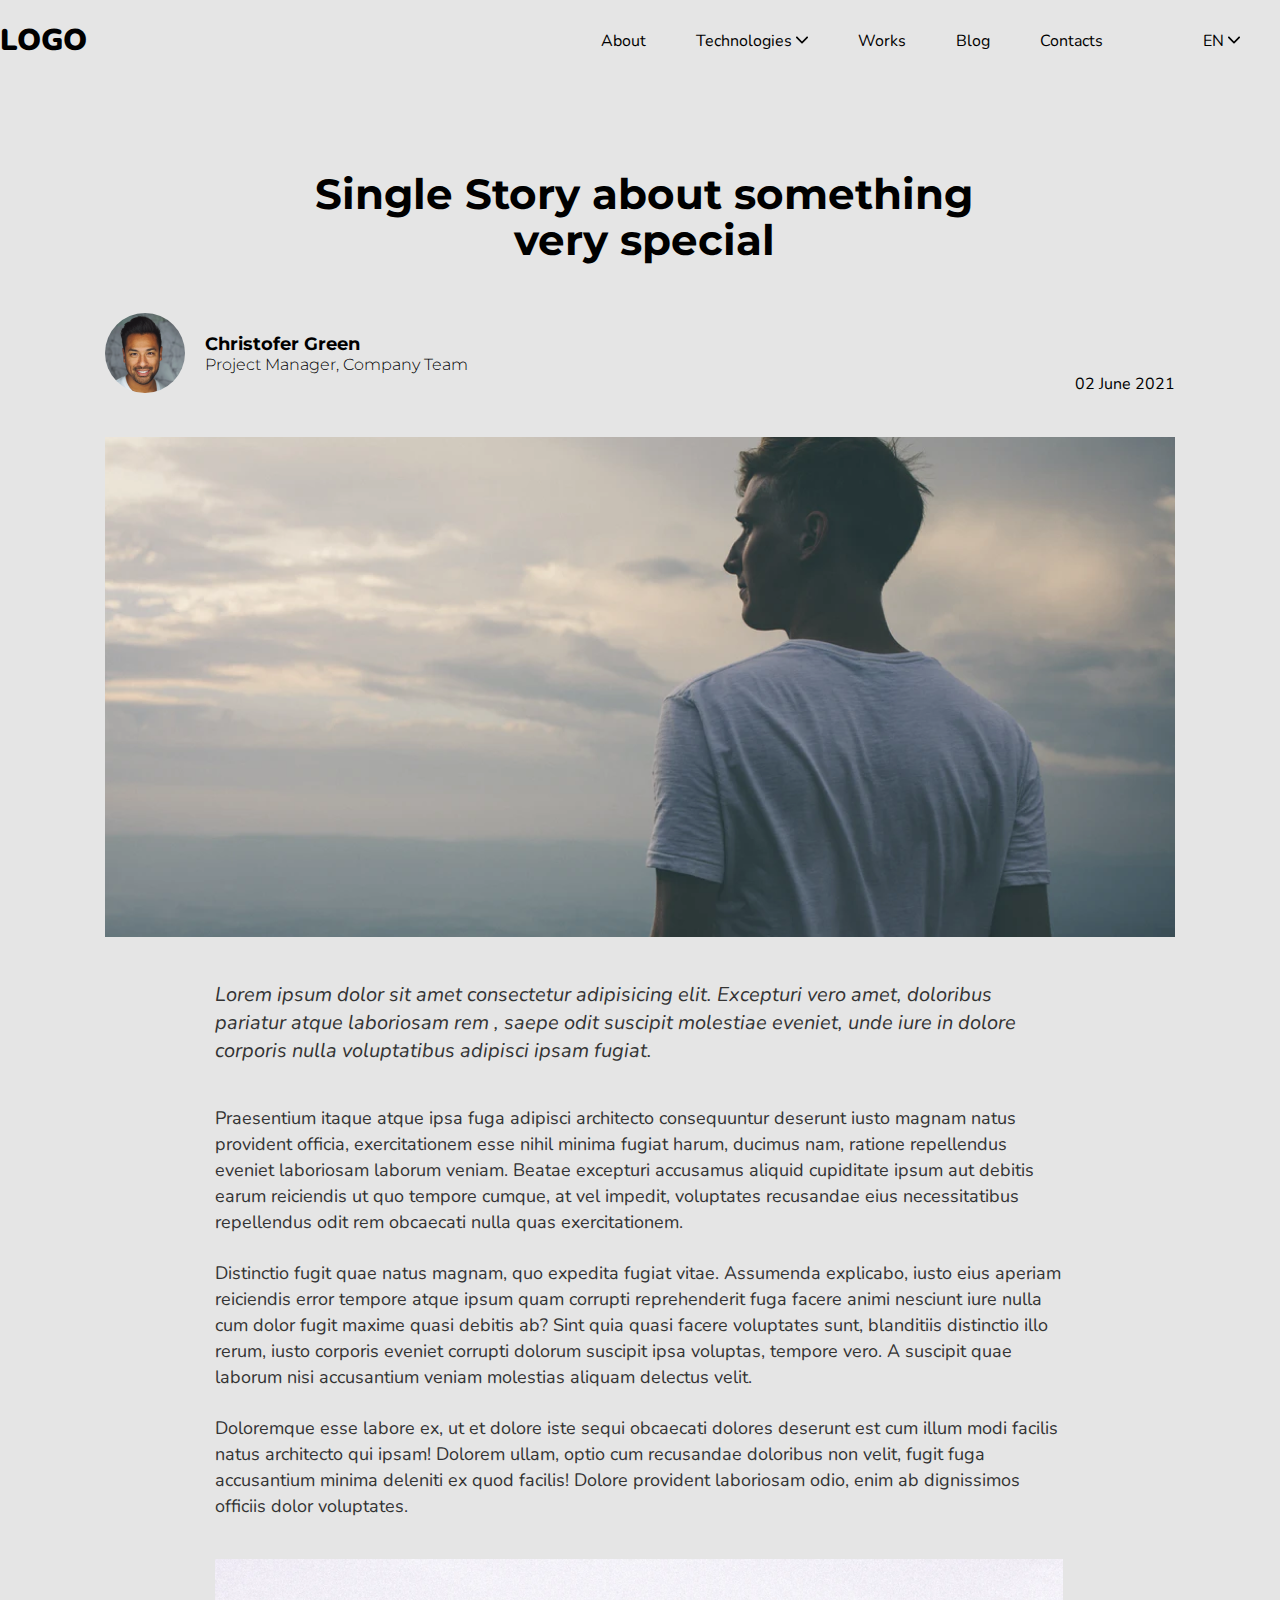
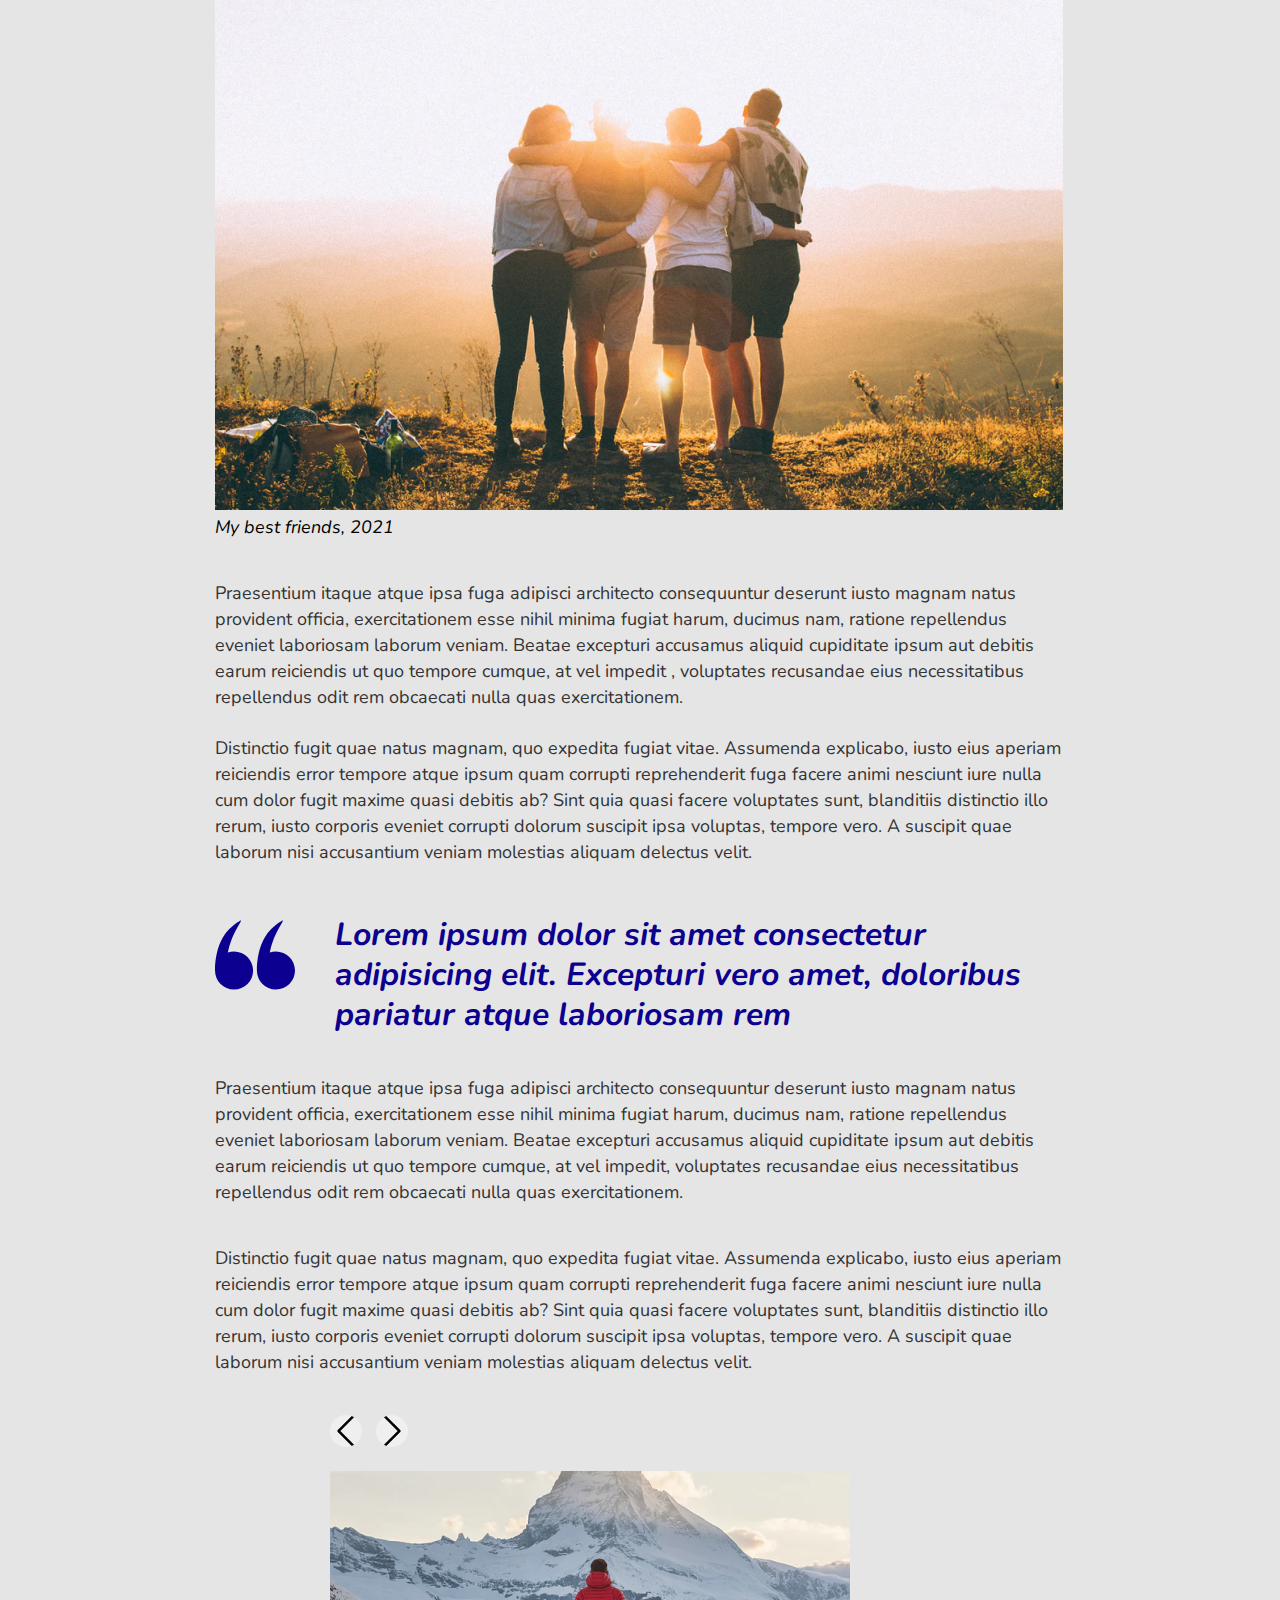
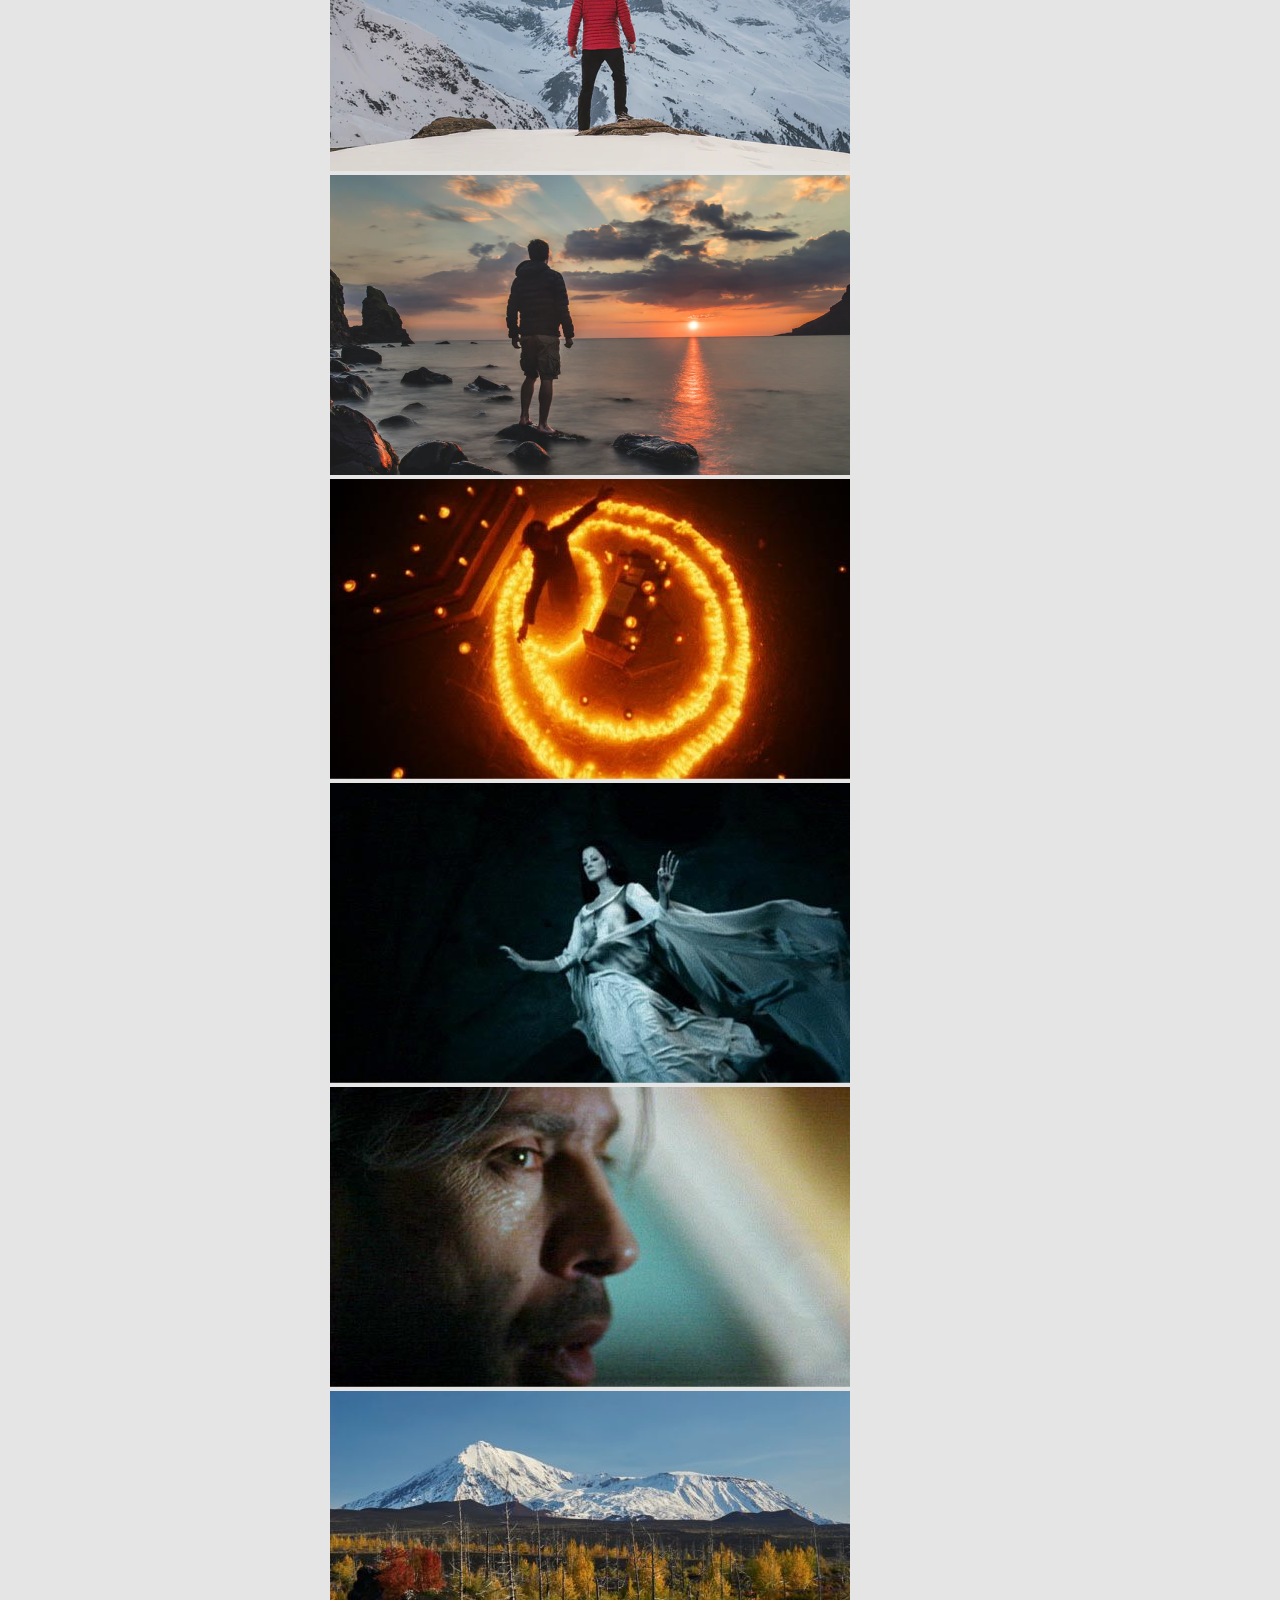
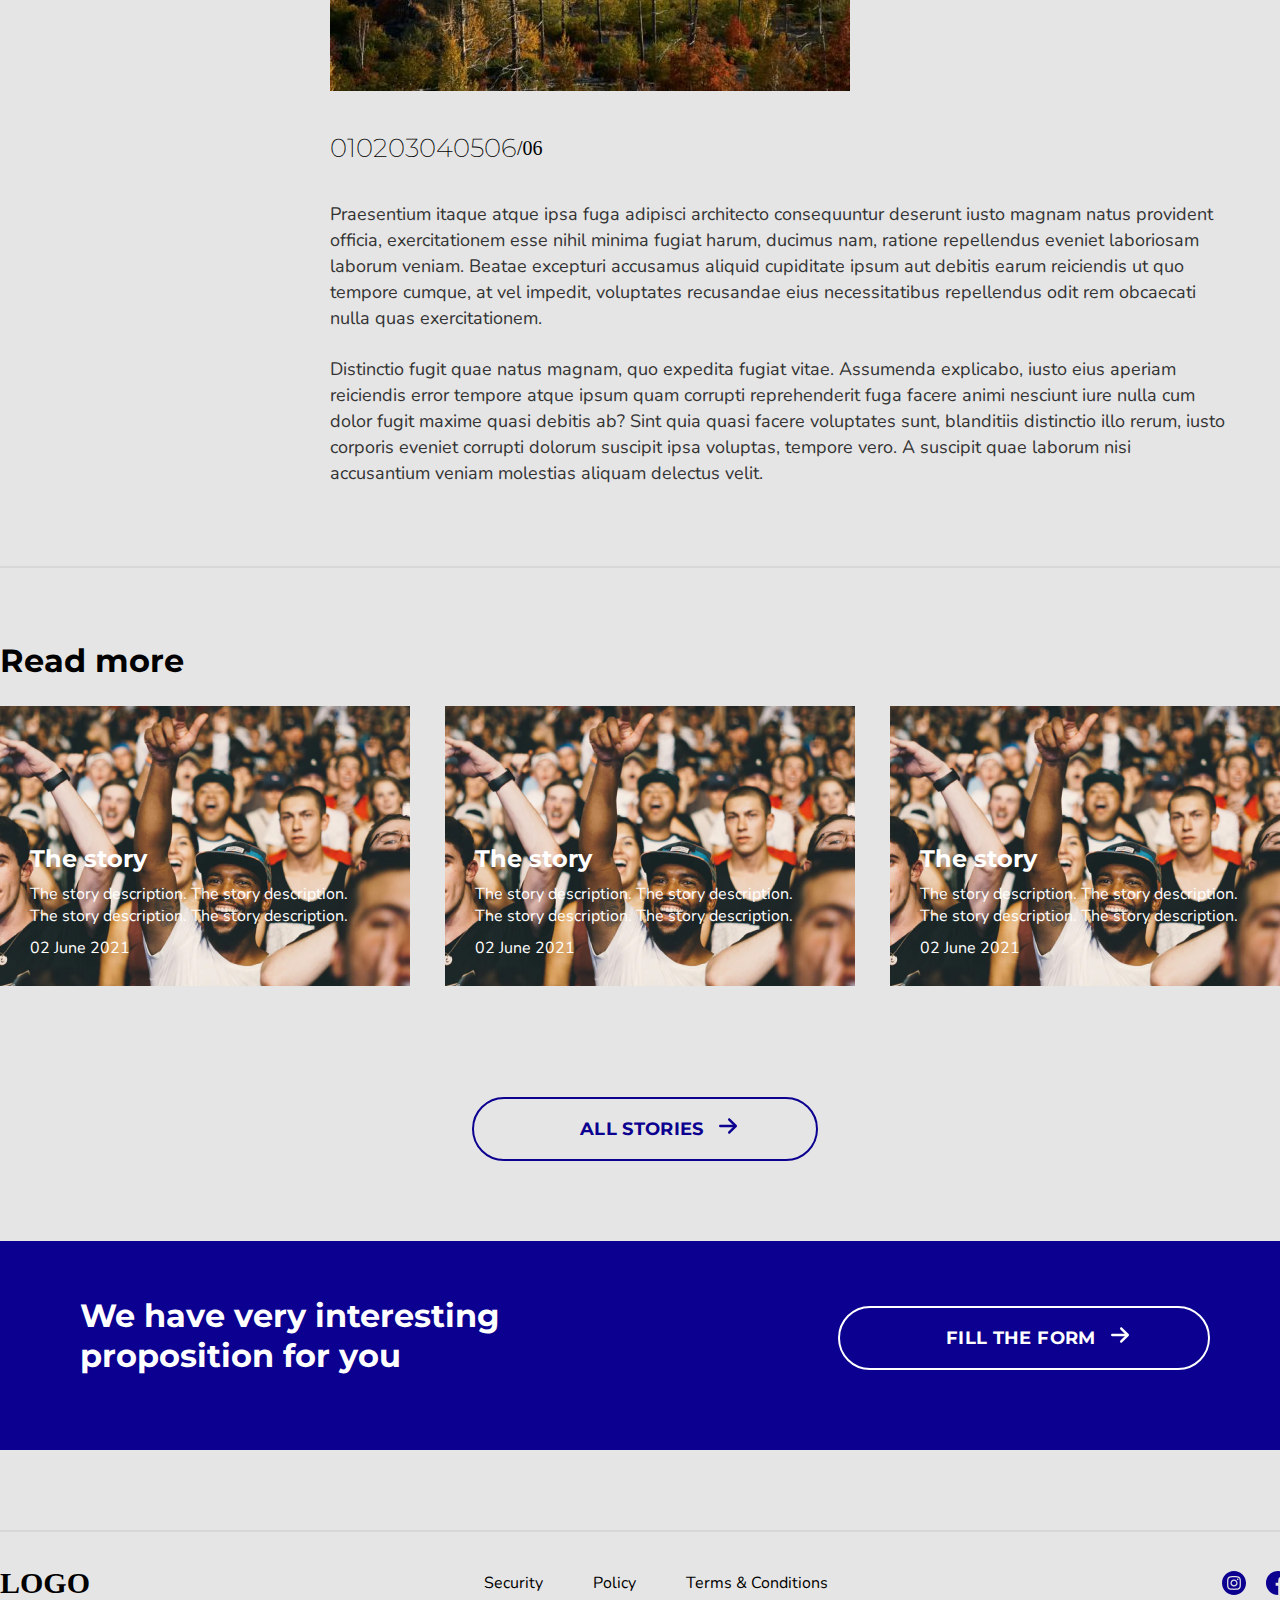
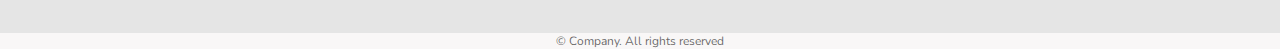
==== index.html @ 8179cea7 "first commit" ====
<!DOCTYPE html>
<html lang="en">
<head>
   <meta charset="UTF-8">
   <meta http-equiv="X-UA-Compatible" content="IE=edge">
   <meta name="viewport" content="width=device-width, initial-scale=1.0">
   <link rel="stylesheet" href="css/style.css">
   <link rel="stylesheet" href="css/header.css">
   <link rel="preconnect" href="https://fonts.googleapis.com">
   <link rel="preconnect" href="https://fonts.gstatic.com" crossorigin>
   <link href="https://fonts.googleapis.com/css2?family=Montserrat:wght@200;300;400;500;600;700;800;900&family=Nunito:wght@400;600;700;800;900&display=swap" rel="stylesheet">
   <title>Blog</title>
</head>
<body>
   <header class="header">
      <div class="container">
         <div class="header__content">
            <div class="header__logo">
               <span>Logo</span>
               <div class="hamburger-menu">
                  <label class="menu__btn" id="menu__btn"  for="menu__toggle">
                    <span></span>
                  </label>
               </div>
            </div> 
            <div class="menu" id="menu-box">
               <ul class="nav">
                  <li><a href="#">About</a></li>
                  <li>
                     <a href="#">Technologies</a>
                     <img src="img/arrow.svg" alt="arrow">
                     <div class="sub-menu-1">
                        <ul>
                           <li><a href="#">Artificial Intelligence</a></li>
                           <li><a href="#">Neural Networks</a></li>
                           <li><a href="#">Arduino Systems</a></li>
                        </ul>
                     </div>
                  </li>
                  <li><a href="#">Works</a></li>
                  <li><a href="#">Blog</a></li>
                  <li><a href="#">Contacts</a></li>
                  <li>
                     <a href="#">en</a>
                     <img src="img/arrow.svg" alt="arrow">
                     <div class="sub-menu-2">
                        <ul>
                           <li>UA</li>
                           <li>RU</li>
                        </ul>
                     </div>
                  </li>
               </ul>
            </div>
         </div>
      </div>
   </header>
   <section class="story">
      <div class="container-blog">
         <div class="story__title">
            <h1>Single Story about something very special</h1>
         </div>
            <div class="story__information">
               <div class="story__author">
                  <div class="story__photo">
                     <img src="img/author.png" alt="Author">
                  </div>
                  <div class="story__info__author">
                     <span>Christofer Green</span>
                     <p>Project Manager, Company Team</p>
                  </div>
               </div>
               <div class="story__publication">
                  <p>02 June 2021</p>
               </div>
            </div>
         <div class="picture">
            <img src="img/picture.png" alt="picture">
         </div>
         <div class="story__content">
            <p class="part1">Lorem ipsum dolor sit amet consectetur adipisicing elit.
               Excepturi vero amet, doloribus pariatur atque laboriosam rem
               , saepe odit suscipit molestiae eveniet, unde iure in
               dolore corporis nulla voluptatibus adipisci ipsam fugiat. </p>
            <p class="part2">Praesentium itaque atque ipsa fuga adipisci
               architecto consequuntur deserunt iusto magnam natus provident
               officia, exercitationem esse nihil minima fugiat harum, ducimus
               nam, ratione repellendus eveniet laboriosam laborum veniam.
               Beatae excepturi accusamus aliquid cupiditate ipsum aut debitis earum
                reiciendis ut quo tempore cumque, at vel impedit, voluptates recusandae eius necessitatibus
               repellendus odit rem obcaecati nulla quas exercitationem. </p>
            <p class="part3">Distinctio fugit quae natus magnam, quo expedita
               fugiat vitae. Assumenda explicabo, iusto eius aperiam reiciendis
               error tempore atque ipsum quam corrupti reprehenderit fuga
               facere animi nesciunt iure nulla cum dolor fugit maxime quasi
               debitis ab? Sint quia quasi facere voluptates sunt, blanditiis
               distinctio illo rerum, iusto corporis eveniet corrupti dolorum
               suscipit ipsa voluptas, tempore vero. A suscipit quae laborum
               nisi accusantium veniam molestias aliquam delectus velit. </p>
            <p class="part4">Doloremque esse labore ex, ut et dolore
               iste sequi obcaecati dolores deserunt est cum illum modi
               facilis natus architecto qui ipsam! Dolorem ullam, optio
               cum recusandae doloribus non velit, fugit fuga accusantium
               minima deleniti ex quod facilis! Dolore provident laboriosam odio,
               enim ab dignissimos officiis dolor voluptates.</p>
            <img src="img/picture(2).png" alt="Picture">
            <p class="writing">My best friends, 2021</p>
            <p class="part5">Praesentium itaque atque ipsa fuga adipisci
               architecto consequuntur deserunt iusto magnam natus provident
               officia, exercitationem esse nihil minima fugiat harum, ducimus
               nam, ratione repellendus eveniet laboriosam laborum veniam.
               Beatae excepturi accusamus aliquid cupiditate ipsum aut debitis
               earum reiciendis ut quo tempore cumque, at vel impedit
               , voluptates recusandae eius necessitatibus
               repellendus odit rem obcaecati nulla quas exercitationem.</p>
            <p class="part6">
               Distinctio fugit quae natus magnam, quo expedita fugiat vitae.
               Assumenda explicabo, iusto eius aperiam reiciendis error tempore
               atque ipsum quam corrupti reprehenderit fuga facere animi nesciunt
               iure nulla cum dolor fugit maxime quasi debitis ab? Sint quia quasi
               facere voluptates sunt, blanditiis distinctio illo rerum, iusto 
               corporis eveniet corrupti dolorum suscipit ipsa voluptas, tempore 
               vero. A suscipit quae laborum
               nisi accusantium veniam molestias aliquam delectus velit.</p>
            <div class="new-story__title">
            <img src="img/signs.svg" alt="signs">
            <h2>Lorem ipsum dolor sit amet consectetur adipisicing elit.
                Excepturi vero amet, doloribus pariatur atque laboriosam rem</h2>
            </div>
            <p class="part7">
               Praesentium itaque atque ipsa fuga adipisci architecto
               consequuntur deserunt iusto magnam natus provident officia,
               exercitationem esse nihil minima fugiat harum, ducimus nam,
               ratione repellendus eveniet laboriosam laborum veniam. Beatae
               excepturi accusamus aliquid cupiditate ipsum aut debitis earum
               reiciendis ut quo tempore cumque, at vel impedit, voluptates
               recusandae eius necessitatibus
               repellendus odit rem obcaecati nulla quas exercitationem.
            </p>
            <p class="part8">
               Distinctio fugit quae natus magnam, quo expedita fugiat
               vitae. Assumenda explicabo, iusto eius aperiam reiciendis
               error tempore atque ipsum quam corrupti reprehenderit fuga
               facere animi nesciunt iure nulla cum dolor fugit maxime quasi
               debitis ab? Sint quia quasi facere voluptates sunt, blanditiis
               distinctio illo rerum, iusto corporis eveniet corrupti dolorum
               suscipit ipsa voluptas, tempore vero. A suscipit quae laborum nisi
               accusantium veniam molestias aliquam delectus velit. 
            </p>
         </div>
      </div>
   </section>
   <section class="slider">
         <div class="slider-content">
            <div class="nav-slider">
            <img class="previous" onclick="previousSlide()" src="img/arrrow-left.svg"></img>
            <img class="next" onclick="nextSlide()" src="img/arrrow-left.svg"></img>
         </div>
         <div class="slider-carousel">
            <img src="img/slider-img1.png" class="slide" alt="mountains">
            <img src="img/slider-img2.png" class="slide" alt="ocean">
            <img src="img/slider-img3.jpg" class="slide" alt="fire">
            <img src="img/slider-img4.jpg" class="slide" alt="angel">
            <img src="img/slider-img5.jpg" class="slide" alt="man">
            <img src="img/slider-img6.jpg" class="slide" alt="forest">
         </div>
         </div>
         <div class="slider-numeric">
            <span class="slider-numeric__item active" onclick="currentSlide(1)">01</span>
            <span class="slider-numeric__item active" onclick="currentSlide(2)">02</span>
            <span class="slider-numeric__item active" onclick="currentSlide(3)">03</span>
            <span class="slider-numeric__item active" onclick="currentSlide(4)">04</span>
            <span class="slider-numeric__item active" onclick="currentSlide(5)">05</span>
            <span class="slider-numeric__item active" onclick="currentSlide(6)">06</span>
            <p class="count-slider">/06</p>
         </div>
         <p class="part9">Praesentium itaque atque ipsa fuga adipisci
         architecto consequuntur deserunt iusto magnam natus provident
         officia, exercitationem esse nihil minima fugiat harum, ducimus
         nam, ratione repellendus eveniet laboriosam laborum veniam. Beatae
         excepturi accusamus aliquid cupiditate ipsum aut debitis earum
         reiciendis ut quo tempore cumque, at vel impedit, voluptates 
         recusandae eius necessitatibus
         repellendus odit rem obcaecati nulla quas exercitationem. </p>
         <p class="part10">Distinctio fugit quae natus magnam,
         quo expedita fugiat vitae. Assumenda explicabo, iusto
         eius aperiam reiciendis error tempore atque ipsum quam
         corrupti reprehenderit fuga facere animi nesciunt iure
         nulla cum dolor fugit maxime quasi debitis ab? Sint quia
         quasi facere voluptates sunt, blanditiis distinctio illo
         rerum, iusto corporis eveniet corrupti dolorum suscipit
         ipsa voluptas, tempore vero. A suscipit quae laborum nisi
         accusantium veniam molestias aliquam delectus velit. </p>
         
   </section>
   <section class="gallery">
      <div class="container">
         <div class="line"></div>
         <span class="more">Read more</span>
         <div class="gallery__content">
            <div class="gallery__content__item">
               <img src="img/image-gallery.png" alt="picture-gallery">
               <div class="gallery__content__item-text">
                  <span>The story</span>
                  <p class="description">The story description. The story description.
                     The story description. The story description.
                  </p>
                  <p class="date">02 June 2021</p>
               </div>
            </div>
            <div class="gallery__content__item">
               <img src="img/image-gallery.png" alt="picture-gallery">
               <div class="gallery__content__item-text">
                  <span>The story</span>
                  <p class="description">The story description. The story description.
                     The story description. The story description.
                  </p>
                  <p class="date">02 June 2021</p>
               </div>
            </div>
            <div class="gallery__content__item">
               <img src="img/image-gallery.png" alt="picture-gallery">
               <div class="gallery__content__item-text">
                  <span>The story</span>
                  <p class="description">The story description. The story description.
                     The story description. The story description.
                  </p>
                  <p class="date">02 June 2021</p>
               </div>
            </div>
         </div>
         <div class="gallery-btn">
            <a href="blog.html" type="button" class="btn">All stories
               <img src="img/arrow-right.svg" alt="arrow">
            </a>           
         </div>
         <div class="proposition">
            <div class="prop-text">
               <h3>We have very interesting 
               proposition for you</h3>
            </div>
            <div class="gallery-btn">
               <a href="#popup"  id="shopping-popup" type="button" class="btn">FILL THE FORM
                  <img src="img/arrow-right(white).svg" alt="arrow">
               </a>
            </div>
         </div>
      </div>
      <div id="popup" class="popup">
         <div class="popup__body" id="popup__body">
            <div class="popup__content">
               <a href="" class="popup__close" id="popup__close">
                  <img src="img/cancel.svg" alt="Close">
               </a>
               <div class="popup__form">
                  <span>Let’s get in touch</span>
                  <p>Praesentium itaque atque ipsa fuga adipisci architecto 
                     consequuntur deserunt iusto magnam </p>
                  <div class="container-form">
                     <input type="text" placeholder="Your name" class="form__name">
                     <label class="form__item">Your name</label>
                  </div>
                  <div class="container-form">
                     <input type="text" placeholder="Your email" class="form__email">
                     <label class="form__item">Your email</label>
                  </div>
                  <div class="container-form">
                     <textarea class="form__comment" cols="30" rows="10" placeholder="Your comment"></textarea>
                     <label class="form__item">Your comment</label>
                  </div>
                  <div class="popup__polite">
                     <input type="checkbox" hidden="hidden" id="username">
                     <label class="switch" for="username"></label>
                     <span>I agree with <u class="rules">term conditions.</u></span>           
                  </div>
                  <a href="#" type="button" class="btn">SEND</a>
               </div>            
            </div>
         </div>
      </div>
   </section>
   <footer class="footer">
      <div class="container">
         <div class="line"></div>
         <div class="footer-content">
            <div class="header__logo">
               <span>Logo</span>
            </div>
            <div class="footer-item">
               <ul class="footer-item__list">
                  <li>Security</li>
                  <li>Policy</li>
                  <li>Terms & Conditions</li>
               </ul>
            </div>
            <div class="social-network">
               <img src="img/instagram.svg" alt="instagram" target="blank">
               <img src="img/facebook.svg" alt="facebook" target="blank">
            </div>                   
         </div>
      </div>
      <div class="license">
         <span>© Company. All rights reserved</span>
      </div>
   </footer>
   <script src="scriptF/slider.js"></script>
   <script src="script/modal.js"></script>
</body>
</html>
---- css/style.css ----
* {
  margin: 0;
  padding: 0;
}
body {
  background-color: #e5e5e5;
}
.container {
  width: 1290px;
  margin: 0 auto;
}
.container-blog {
  width: 1070px;
  margin: 0 auto;
}
.header {
  font-family: "Nunito", sans-serif;
}
.header__content {
  padding-top: 20px;
  display: flex;
  justify-content: space-between;
}
.header__logo {
  text-transform: uppercase;
  font-style: normal;
  font-weight: 900;
  font-size: 30px;
  line-height: 41px;
  color: #000000;
}
.nav {
  padding-top: 10px;
  display: flex;
}
.nav li {
  text-decoration: none;
  list-style-type: none;
  margin-right: 50px;
}
.nav li a {
  text-decoration: none;
  color: #000000;
  font-style: normal;
  font-weight: normal;
  font-size: 16px;
  line-height: 22px;
}
.nav li a:hover,
.nav li img:hover {
  color: #0b008f;
}
.nav li:last-child {
  text-transform: uppercase;
  margin-left: 50px;
}
/*Випадаючі списки*/
.sub-menu-1,
.sub-menu-2 {
  transition: 1s;
  display: none;
}
.sub-menu-1 ul li a,
.sub-menu-2 ul li a {
  font-family: "Nunito", sans-serif;
  font-style: normal;
  font-weight: normal;
  font-size: 14px;
  line-height: 19px;
  color: #000000;
}
.menu .nav li:hover .sub-menu-1 {
  display: block;
  position: absolute;
  margin-top: 10px;
  background: #ffffff;
  box-shadow: 0px 4px 20px rgba(196, 196, 196, 0.6);
  border-radius: 8px;
  transition: 1s;
}
.menu .nav li:hover .sub-menu-1 ul {
  display: block;
  transition: 1s;
  padding: 20px;
}
.menu .nav li:hover .sub-menu-1 ul li {
  padding-top: 10px;
  background-color: transparent;
  border-radius: 0;
  text-align: left;
  margin-left: 0px;
}

.menu .nav li:hover .sub-menu-2 {
  display: block;
  position: absolute;
  margin-top: 10px;
  background: #ffffff;
  box-shadow: 0px 4px 20px rgba(196, 196, 196, 0.6);
  border-radius: 8px;
}
.menu .nav li:hover .sub-menu-2 ul {
  display: block;
  margin: 10px;
}
.menu .nav li:hover .sub-menu-2 ul li {
  width: 10px;
  padding: 10px;
  background-color: transparent;
  border-radius: 0;
  margin-left: 0px;
}
.menu .nav li:hover .sub-menu-2 ul li a {
  text-align: center;
}

.hamburger-menu {
  display: none;
}
/* стилизуем кнопку */
.menu__btn {
  display: flex; /* используем flex для центрирования содержимого */
  align-items: center; /* центрируем содержимое кнопки */
  position: relative;
  width: 26px;
  height: 26px;
  cursor: pointer;
  z-index: 1;
}
/* добавляем "гамбургер" */
.menu__btn > span,
.menu__btn > span::before,
.menu__btn > span::after {
  display: block;
  position: absolute;
  width: 100%;
  height: 2px;
  background-color: #000000;
}
.menu__btn > span::before {
  content: "";
  top: -8px;
}
.menu__btn > span::after {
  content: "";
  top: 8px;
}
.menu__box {
  display: none;
  visibility: hidden;
  top: 0;
  left: -100%;
  width: 300px;
  height: 100%;
  margin: 0;
  padding: 80px 0;
  list-style: none;
  text-align: center;
  background-color: #eceff1;
  box-shadow: 1px 0px 6px rgba(0, 0, 0, 0.2);
}
.story {
  padding-top: 110px;
}
.story__title {
  max-width: 658px;
  margin-left: 210px;
  padding-bottom: 50px;
}
h1 {
  font-family: "Montserrat", sans-serif;
  font-style: normal;
  font-weight: bold;
  font-size: 42px;
  line-height: 46px;
  text-align: center;
  color: #000000;
}
.story__author {
  display: flex;
}
.story__information {
  display: flex;
  justify-content: space-between;
  padding-bottom: 40px;
}
.story__photo img {
  border-radius: 50%;
}
.picture img:hover {
  transition: filter 1s linear;
  filter: brightness(2) grayscale(1) opacity(0.7);
}
.story__info__author {
  padding-left: 20px;
  padding-top: 20px;
}
.story__info__author span {
  font-family: "Montserrat", sans-serif;
  font-style: normal;
  font-weight: bold;
  font-size: 18px;
  line-height: 22px;
  color: #000000;
}
.story__info__author p {
  font-family: "Montserrat", sans-serif;
  font-style: normal;
  font-weight: 300;
  font-size: 16px;
  line-height: 20px;
  color: #000000;
}
.story__publication {
  padding-top: 60px;
}
.story__publication p {
  font-family: "Nunito", sans-serif;
  font-style: normal;
  font-weight: normal;
  font-size: 16px;
  line-height: 22px;
  color: #000000;
}
.story__content {
  padding: 40px 110px;
}
.story__content .part2,
.part3,
.part4,
.part5,
.part6,
.part7,
.part8,
.part9,
.part10 {
  font-family: "Nunito", sans-serif;
  font-style: normal;
  font-weight: normal;
  font-size: 18px;
  line-height: 26px;
  color: #333333;
}
.part1 {
  font-family: "Nunito", sans-serif;
  font-style: italic;
  font-weight: normal;
  font-size: 20px;
  line-height: 28px;
  color: #333333;
  padding-bottom: 40px;
}
.part2,
.part3,
.part5,
.part9 {
  padding-bottom: 25px;
}
.part4,
.part7 {
  padding-bottom: 40px;
}
.story__content img:hover {
  transition: filter 0.5s linear;
  filter: brightness(1) grayscale(2) opacity(0.5);
}
.part6 {
  padding-bottom: 10px;
}
.part9 {
  padding-top: 40px;
}
.part9,
.part10 {
  max-width: 900px;
}
.writing {
  font-family: "Nunito", sans-serif;
  font-style: italic;
  font-weight: normal;
  font-size: 18px;
  line-height: 26px;
  color: #000000;
  padding-bottom: 40px;
}
.new-story__title {
  display: flex;
  justify-content: space-between;
  padding-bottom: 40px;
}
.new-story__title h2 {
  max-width: 730px;
  font-family: "Nunito", sans-serif;
  font-style: italic;
  font-weight: bold;
  font-size: 32px;
  line-height: 40px;
  color: #0b008f;
  padding-top: 40px;
}
.slider {
  margin-left: 330px;
}
.previous,
.next {
  width: 32px;
  height: 32px;
  border-radius: 50%;
  background: #efefef;
}
.previous:hover,
.next:hover {
  text-shadow: 0px 5px black;
}
.next {
  margin-left: 10px;
  transform: rotate(180deg);
}

.nav-slider {
  margin-bottom: 20px;
}
.slider-numeric {
  display: flex;
  align-items: center;
  padding-top: 20px;
}
.slider-carousel .slide {
  animation-name: fade;
  animation-duration: 1s;
}
@keyframes fade {
  from {
    opacity: 0.4;
  }
  to {
    opacity: 1;
  }
}
.slider-numeric span {
  display: none;
}
.slider-numeric .active {
  display: block;
  font-family: "Montserrat", sans-serif;
  font-style: normal;
  font-weight: 200;
  font-size: 26px;
  line-height: 26px;
  color: #000000;
  padding-top: 20px;
}
.slider-numeric .count-slider {
  font-size: 20px;
  padding-top: 20px;
  line-height: 20px;
  color: #000000;
}
.gallery {
  padding-top: 80px;
}
.line {
  border: 1px solid #d7d7d7;
  background-color: #d7d7d7;
  margin-bottom: 80px;
}
.gallery .more {
  font-family: "Montserrat", sans-serif;
  font-style: normal;
  font-weight: bold;
  font-size: 32px;
  line-height: 26px;
  color: #000000;
}
.gallery__content {
  display: flex;
  justify-content: space-between;
  padding-top: 30px;
}
.gallery__content__item span {
  font-family: "Montserrat", sans-serif;
  font-style: normal;
  font-weight: bold;
  font-size: 24px;
  line-height: 29px;
  color: #ffffff;
}
.gallery__content__item span,
p {
  position: relative;
}
.gallery__content__item img {
  position: absolute;
  transition: 1s;
}
.gallery__content__item img:hover {
  transform: scale(1.2);
}
.description {
  padding-top: 10px;
  max-width: 340px;
  font-family: "Nunito", sans-serif;
  font-style: normal;
  font-weight: normal;
  font-size: 16px;
  line-height: 22px;
  color: #ffffff;
}
.date {
  font-family: "Nunito", sans-serif;
  font-style: normal;
  font-weight: normal;
  font-size: 16px;
  line-height: 22px;
  color: #ffffff;
  padding-top: 10px;
}
.gallery__content__item-text {
  padding: 138px 30px;
}
.gallery-btn {
  display: flex;
  justify-content: center;
  margin-bottom: 80px;
}
.btn {
  border: 2px solid #0b008f;
  box-sizing: border-box;
  border-radius: 32px;
  padding: 17px 79px 17px 106px;
  text-decoration: none;
  font-family: "Montserrat", sans-serif;
  font-style: normal;
  font-weight: bold;
  font-size: 18px;
  line-height: 26px;
  letter-spacing: 0.02em;
  color: #0b008f;
  text-transform: uppercase;
  transition: 1s;
}
.btn img {
  top: 5px;
  padding-left: 10px;
}
.btn:hover img {
  content: url(../img/arrow-right\(white\).svg);
}
.btn:hover {
  border: 2px solid white;
  background-color: #0b008f;
  color: white;
}
/*popup*/
.popup {
  display: none;
  position: fixed;
  width: 100%;
  height: 100%;
  background-color: #282828;
  top: 0;
  left: 0;
  overflow: auto;
  transition: all 0.8s ease 0s;
}
.popup__body {
  margin-top: 160px;
  display: flex;
  align-items: center;
  justify-content: center;
  margin-bottom: 100px;
}
.popup__content {
  background-color: #ffffff;
  color: #000;
  width: 800px;
  padding: 30px;
  position: relative;
}
.popup__close {
  display: flex;
  justify-content: flex-end;
}
.popup__form {
  width: 440px;
  margin-left: 200px;
  margin-bottom: 60px;
}
.popup__form span {
  display: flex;
  justify-content: center;
  padding-top: 6px;
  font-family: "Montserrat", sans-serif;
  font-style: normal;
  font-weight: bold;
  font-size: 36px;
  line-height: 44px;
  color: #000000;
}
.popup__form p {
  margin-top: 20px;
  display: flex;
  justify-content: center;
  width: 440px;
  font-family: "Nunito", sans-serif;
  font-style: normal;
  font-weight: normal;
  font-size: 16px;
  line-height: 26px;
  text-align: center;
  color: #333333;
}
.form__name,
.form__email {
  padding: 17px 30px;
  width: 440px;
  height: 60px;
  border: 1px solid #777777;
  box-sizing: border-box;
  border-radius: 8px;
  font-family: "Nunito", sans-serif;
  font-style: normal;
  font-weight: normal;
  font-size: 16px;
  line-height: 26px;
  color: #737373;
}
.form__name,
.form__comment,
.form__email {
  margin-top: 40px;
}
.form__comment {
  padding: 17px 30px;
  width: 440px;
  height: 120px;
  border: 1px solid #777777;
  box-sizing: border-box;
  border-radius: 8px;
  font-family: "Nunito", sans-serif;
  font-style: normal;
  font-weight: normal;
  font-size: 16px;
  line-height: 26px;
  color: #737373;
}
.container-form {
  position: relative;
}
.form__name:not(:placeholder-shown) + .form__item {
  background: #fff;
  transform: translate(0, -50%);
  opacity: 1;
}
.form__email:not(:placeholder-shown) + .form__item {
  background: #fff;
  transform: translate(0, -50%);
  opacity: 1;
}
.form__comment:not(:placeholder-shown) + .form__item {
  background: #fff;
  transform: translate(0, -50%);
  opacity: 1;
}
.form__item {
  left: 15px;
  position: absolute;
  top: 40px;
  font-family: "Nunito", sans-serif;
  font-style: normal;
  font-weight: normal;
  font-size: 8px;
  line-height: 12px;
  color: #0b008f;
  opacity: 0;
  transition: all 200ms;
}

.popup__polite {
  display: flex;
  align-items: center;
  padding-top: 30px;
  padding-bottom: 50px;
}
.popup__polite span {
  font-family: "Nunito";
  font-style: normal;
  font-weight: normal;
  font-size: 14px;
  line-height: 26px;
  color: #000000;
  padding-top: 5px;
  padding-left: 10px;
}
.rules {
  padding-left: 5px;
  color: #0b008f;
}
.switch {
  display: inline-block;
  position: relative;
  width: 50px;
  height: 25px;
  border-radius: 20px;
  background: #dfd9ea;
  transition: background 0.28s cubic-bezier(0.4, 0, 0.2, 1);
  vertical-align: middle;
  cursor: pointer;
}
.switch::before {
  content: "";
  position: absolute;
  top: 1px;
  left: 2px;
  width: 22px;
  height: 22px;
  background: #fafafa;
  border-radius: 50%;
  transition: left 0.28s cubic-bezier(0.4, 0, 0.2, 1),
    background 0.28s cubic-bezier(0.4, 0, 0.2, 1),
    box-shadow 0.28s cubic-bezier(0.4, 0, 0.2, 1);
}
.switch:active::before {
  box-shadow: 0 2px 8px rgba(0, 0, 0, 0.28), 0 0 0 20px rgba(128, 128, 128, 0.1);
}
input:checked + .switch {
  background: #0b008f;
}
input:checked + .switch::before {
  left: 27px;
  background: #fff;
}
input:checked + .switch:active::before {
  box-shadow: 0 2px 8px rgba(0, 0, 0, 0.28), 0 0 0 20px rgba(0, 150, 136, 0.2);
}
.popup__form .btn {
  background-color: #0b008f;
  color: #ffffff;
  width: 310px;
  padding: 17px 128px 17px 127px;
  margin-left: 75px;
}
.popup__form .btn:hover {
  background-color: #ffffff;
  color: #0b008f;
  border: 1px solid #0b008f;
}
/*.btn::after:hover {
  content: url(/img/arrow-right\(white\).svg);
  padding-left: 10px;
}*/
.proposition {
  max-width: 100%;
  background-color: #0b008f;
  display: flex;
  justify-content: space-between;
}
h3 {
  font-family: "Montserrat", sans-serif;
  font-style: normal;
  font-weight: bold;
  font-size: 32px;
  line-height: 40px;
  color: #ffffff;
  max-width: 550px;
  padding-top: 55px;
  padding-left: 80px;
}
.proposition .btn {
  margin-top: 65px;
  margin-right: 80px;
  border: 2px solid #ffffff;
  color: #ffffff;
}
.proposition .btn:hover img {
  content: url(../img/arrow-right.svg);
}
.proposition .btn:hover {
  border: 2px solid white;
  background-color: #ffffff;
  color: #0b008f;
}
.footer {
  margin-top: 80px;
}
.footer .line {
  margin-bottom: 30px;
}
.footer-content {
  display: flex;
  justify-content: space-between;
  padding-bottom: 30px;
}
.footer-item__list {
  display: flex;
  padding-top: 10px;
}
.footer-item__list li {
  text-decoration: none;
  list-style-type: none;
  color: #000000;
  font-family: "Nunito", sans-serif;
  font-style: normal;
  font-weight: normal;
  font-size: 16px;
  line-height: 22px;
  color: #000000;
  padding-right: 50px;
}
.footer-item__list li:last-child {
  padding-right: 0px;
}
.social-network {
  display: flex;
  align-items: center;
  width: 68px;
  justify-content: space-between;
}
.license {
  max-width: 100%;
  background-color: #f9f7f7;
  display: flex;
  justify-content: center;
}
.license span {
  font-family: "Nunito", sans-serif;
  font-style: normal;
  font-weight: normal;
  font-size: 12px;
  line-height: 16px;
  color: rgba(0, 0, 0, 0.6);
}
.canvas {
  padding-top: 110px;
}
.canvas-pictures {
  display: flex;
  justify-content: space-between;
  flex-wrap: wrap;
  padding-top: 100px;
  padding-bottom: 60px;
}
.canvas__item img {
  position: relative;
}
.canvas__item img:hover {
  transition: filter 0.5s linear;
  filter: brightness(2) grayscale(1) opacity(0.5);
}
.canvas__item {
  position: relative;
  margin-bottom: 30px;
}
.canvas__item-text {
  position: absolute;
  max-width: 507px;
  bottom: 30px;
  left: 30px;
}
.canvas__item-text span,
p {
  position: relative;
}
.canvas__item-text span {
  font-family: "Montserrat", sans-serif;
  font-style: normal;
  font-weight: bold;
  font-size: 24px;
  line-height: 29px;
  color: #ffffff;
}
.canvas-nav {
  display: flex;
  justify-content: center;
  align-items: center;
  margin-bottom: 80px;
}
.active-nav {
  border-radius: 50%;
  border: 2px solid black;
  padding: 10px;
}
.canvas-nav span {
  font-family: "Nunito", sans-serif;
  font-style: normal;
  font-weight: bold;
  font-size: 18px;
  line-height: 22px;
  color: #000000;
  margin-left: 23px;
}
.canvas-nav img:last-child {
  transform: rotate(-180deg);
  margin-left: 23px;
}
/*Adaptive index.html*/
@media screen and (max-width: 1199px) {
  .container {
    width: 960px;
  }
  .container-blog {
    width: 1024px;
  }
  .nav li:last-child {
    margin-left: 30px;
    margin-right: 0px;
  }
  .picture img {
    max-width: 1024px;
  }
  .story__information {
    padding: 0px 25px 40px 30px;
  }
  .new-story__title h2 {
    max-width: 680px;
    font-size: 30px;
  }
  .slider {
    margin-left: 115px;
  }
  .gallery__content {
    justify-content: space-around;
  }
  .gallery__content__item img {
    max-width: 300px;
    height: 200px;
  }
  .gallery__content__item-text {
    padding: 85px 5px;
  }
  .gallery__content__item span {
    font-size: 21px;
  }
  .description {
    max-width: 275px;
    font-size: 14px;
  }
  .date {
    font-size: 15px;
  }
  .part9,
  .part10 {
    max-width: 800px;
  }
  h3 {
    font-size: 30px;
    max-width: 400px;
    padding-top: 55px;
    padding-left: 40px;
  }
  .proposition .btn {
    margin-right: 40px;
  }
  .popup__content {
    width: 700px;
  }
  .popup__form {
    margin-left: 130px;
  }
  .canvas-pictures {
    justify-content: center;
  }
  .canvas__item:nth-child(3) {
    margin-right: 10px;
  }
}
@media screen and (max-width: 991px) {
  .container {
    width: 720px;
  }
  .nav li {
    margin-right: 30px;
  }
  .nav li:last-child {
    margin-left: 0px;
  }
  .container-blog {
    width: 760px;
  }
  h1 {
    font-size: 38px;
  }
  .story__title {
    margin-left: 70px;
  }
  .picture img {
    max-width: 764px;
  }
  .story__information {
    padding: 0px 0px 40px 25px;
  }
  .story__content img {
    height: 341px;
  }
  .new-story__title img {
    height: 70px;
    padding-top: 40px;
  }
  .new-story__title h2 {
    max-width: 450px;
    font-size: 30px;
  }
  .part9,
  .part10 {
    max-width: 545px;
  }
  .gallery__content {
    display: flex;
    flex-direction: column;
  }
  .line {
    margin-bottom: 40px;
  }
  h3 {
    font-size: 26px;
    max-width: 350px;
    padding-top: 65px;
    padding-left: 20px;
  }
  .proposition .btn {
    margin-right: 15px;
  }
  .btn {
    padding: 17px 41px 17px 50px;
    font-size: 16px;
  }
  .gallery__content__item {
    margin-left: 160px;
  }
  .gallery__content__item img {
    max-width: 410px;
    height: 280px;
  }
  .gallery__content__item-text {
    padding: 138px 0px 70px 30px;
  }
}
@media screen and (max-width: 767px) {
  .container {
    width: 540px;
  }
  .container-blog {
    width: 100%;
  }
  .nav li {
    margin-right: 15px;
  }
  .nav li a {
    font-size: 14px;
  }
  h1 {
    font-size: 28px;
  }
  .story__title {
    margin-left: 125px;
    max-width: 400px;
    text-align: center;
  }
  .story__info__author span {
    font-size: 15px;
  }
  .story__info__author p {
    font-size: 14px;
  }
  .story__publication p {
    font-size: 12px;
  }
  .picture img {
    max-width: 100%;
  }
  .story__content {
    padding: 40px 15px;
  }
  .story__content img {
    max-width: 100%;
  }
  .new-story__title img {
    height: 40px;
  }
  .new-story__title h2 {
    max-width: 530px;
    font-size: 28px;
  }
  .slider {
    margin-left: 15px;
  }
  .part9,
  .part10 {
    max-width: 95%;
  }
  .gallery .more {
    font-size: 28px;
  }
  .gallery__content__item {
    margin-left: 70px;
  }
  .proposition {
    flex-direction: column;
  }
  h3 {
    font-size: 26px;
    max-width: 485px;
    text-align: center;
  }
  .canvas__item img {
    max-width: 100%;
  }
  .footer-item__list li {
    font-size: 12px;
  }
}
@media screen and (max-width: 575px) {
  .container {
    width: 100%;
    padding-left: 5px;
  }
  .container-blog {
    padding-left: 5px;
  }
  .hamburger-menu label span {
    margin-left: 300px;
  }
  .hamburger-menu {
    display: block;
  }
  .menu {
    display: none;
  }
  .menu-box {
    display: none;
  }
  .show {
    display: block;
  }
  .header__logo {
    display: flex;
  }
  .nav {
    flex-direction: column;
    padding-top: 50px;
  }
  .nav li a {
    font-size: 14px;
  }
  .nav li {
    margin-right: 20px;
  }
  .story__title {
    margin-left: 15px;
  }
  .story__information {
    padding: 0px 25px 40px 5px;
  }
  h1 {
    font-size: 30px;
  }
  .container-blog {
    max-width: 450px;
  }
  .story__info__author {
    padding-left: 5px;
  }
  .story__info__author span {
    font-size: 14px;
  }
  .story__info__author p {
    font-size: 12px;
  }
  .story__publication p {
    font-size: 12px;
  }
  .picture img {
    max-width: 425px;
  }
  .story__content {
    padding: 40px 5px;
  }
  .story__content .part2,
  .part3,
  .part4,
  .part5,
  .part6,
  .part7,
  .part8,
  .part9,
  .part10 {
    max-width: 420px;
    font-size: 16px;
  }
  .part1 {
    font-size: 18px;
    max-width: 425px;
  }
  .new-story__title img {
    height: 40px;
    margin-right: 10px;
  }
  .story__content img {
    max-width: 415px;
  }
  .new-story__title h2 {
    max-width: 350px;
    font-size: 24px;
  }
  .new-story__title {
    justify-content: start;
  }
  .slider {
    margin-left: 0px;
  }
  .nav-slider {
    margin-left: 10px;
  }
  .slider-carousel img {
    max-width: 100%;
  }
  .slider-numeric {
    padding: 20px 10px;
  }
  .part9,
  .part10 {
    max-width: 100%;
    padding-left: 10px;
  }
  .gallery__content__item {
    margin-left: 0px;
  }
  .gallery__content__item img {
    max-width: 100%;
  }
  .proposition {
    flex-direction: column;
  }
  h3 {
    font-size: 23px;
    padding-left: 0px;
    text-align: center;
  }
  .proposition .btn {
    margin-right: 0px;
  }
  .footer-item__list {
    display: none;
    padding-top: 10px;
  }
  .footer-content {
    justify-content: space-around;
  }
  .popup__content {
    width: 350px;
  }
  .popup__form {
    max-width: 320px;
    margin-left: 10px;
  }
  .popup__form span {
    font-size: 26px;
  }
  .popup__form p {
    font-size: 14px;
    width: 320px;
  }
  .form__name,
  .form__email {
    width: 346px;
    height: 45px;
  }
  .form__comment {
    width: 346px;
  }
  .popup__form span {
    font-size: 16px;
  }
  .popup__form .btn {
    padding: 17px 80px 17px 85px;
    margin-left: 60px;
  }
}
@media screen and (max-width: 400px) {
  .container,
  .container-blog {
    width: 100%;
    padding-left: 5px;
  }
  h1 {
    font-size: 26px;
  }
  .picture img {
    max-width: 100%;
  }
  .story__photo img {
    height: 60px;
  }
  .story__info__author {
    padding-left: 10px;
  }
  .story__info__author span {
    font-size: 12px;
  }
  .story__info__author p {
    font-size: 10px;
  }
  .story__publication p {
    font-size: 10px;
  }
  .story__info__author {
    padding-top: 15px;
  }
  .hamburger-menu label span {
    margin-left: 250px;
  }
  .part1 {
    font-size: 14px;
  }
  .story__content .part2,
  .part3,
  .part4,
  .part5,
  .part6,
  .part7,
  .part8,
  .part9,
  .part10 {
    max-width: 100%;
    font-size: 14px;
  }
  .writing {
    font-size: 14px;
  }
  .story__content img {
    max-width: 100%;
    height: 230px;
  }
  .new-story__title img {
    height: 50px;
  }
  .new-story__title h2 {
    max-width: 280px;
    font-size: 18px;
  }
  .gallery .more {
    font-size: 21px;
  }
  .license {
    margin-left: 5px;
  }
  .popup__content {
    width: 300px;
  }
  .popup__form {
    max-width: 300px;
    margin-left: 10px;
  }
  .popup__form span {
    font-size: 26px;
  }
  .popup__form p {
    font-size: 14px;
    width: 320px;
  }
  .form__name,
  .form__email {
    width: 300px;
    height: 45px;
  }
  .form__comment {
    width: 300px;
  }
  .popup__form span {
    font-size: 14px;
  }
  .popup__form .btn {
    padding: 17px 80px 17px 85px;
    margin-left: 40px;
  }
}
@media screen and (max-width: 329px) {
  .container,
  .container-blog {
    width: 100%;
    padding-left: 5px;
  }
  .hamburger-menu label span {
    margin-left: 200px;
  }
  .hamburger-menu {
    display: block;
  }
  .menu {
    display: none;
  }
  .menu-box {
    display: none;
  }
  .show {
    display: block;
  }
  h1 {
    font-size: 21px;
  }
  .story__title {
    margin-left: 0px;
  }
  .story__info__author {
    padding-top: 5px;
  }
  .story__info__author span {
    font-size: 11px;
  }
  .story__info__author p {
    font-size: 8px;
  }
  .story__publication p {
    font-size: 8px;
  }
  .story__publication {
    padding-top: 40px;
  }
  .new-story__title img {
    height: 30px;
  }
  .new-story__title h2 {
    max-width: 100%;
    font-size: 16px;
  }
  .new-story__title h2 {
    padding-top: 35px;
  }
  .gallery .more {
    font-size: 18px;
  }
  .gallery__content__item img {
    max-width: 100%;
    height: 255px;
  }
  .btn {
    padding: 17px 41px 17px 50px;
    font-size: 14px;
  }
  h3 {
    font-size: 21px;
  }
  .story__photo img {
    height: 50px;
  }
  .canvas-nav span {
    font-size: 16px;
    margin-left: 19px;
  }
  .license {
    margin-left: 5px;
  }
  .license span {
    font-size: 8px;
  }
  .proposition .btn {
    margin-right: 0px;
  }
  .popup__content {
    width: 250px;
  }
  .popup__form {
    max-width: 200px;
    margin-left: 10px;
  }
  .popup__form span {
    font-size: 24px;
  }
  .popup__form p {
    font-size: 14px;
    width: 225px;
  }
  .popup__close img {
    height: 14px;
  }
  .form__name,
  .form__email {
    width: 250px;
    height: 35px;
  }
  .form__comment {
    width: 250px;
  }
  .popup__form span {
    font-size: 12px;
    max-width: 100%;
  }
  .popup__form .btn {
    padding: 17px 80px 17px 85px;
    margin-left: 20px;
  }
  .rules {
    padding-left: 4px;
  }
}
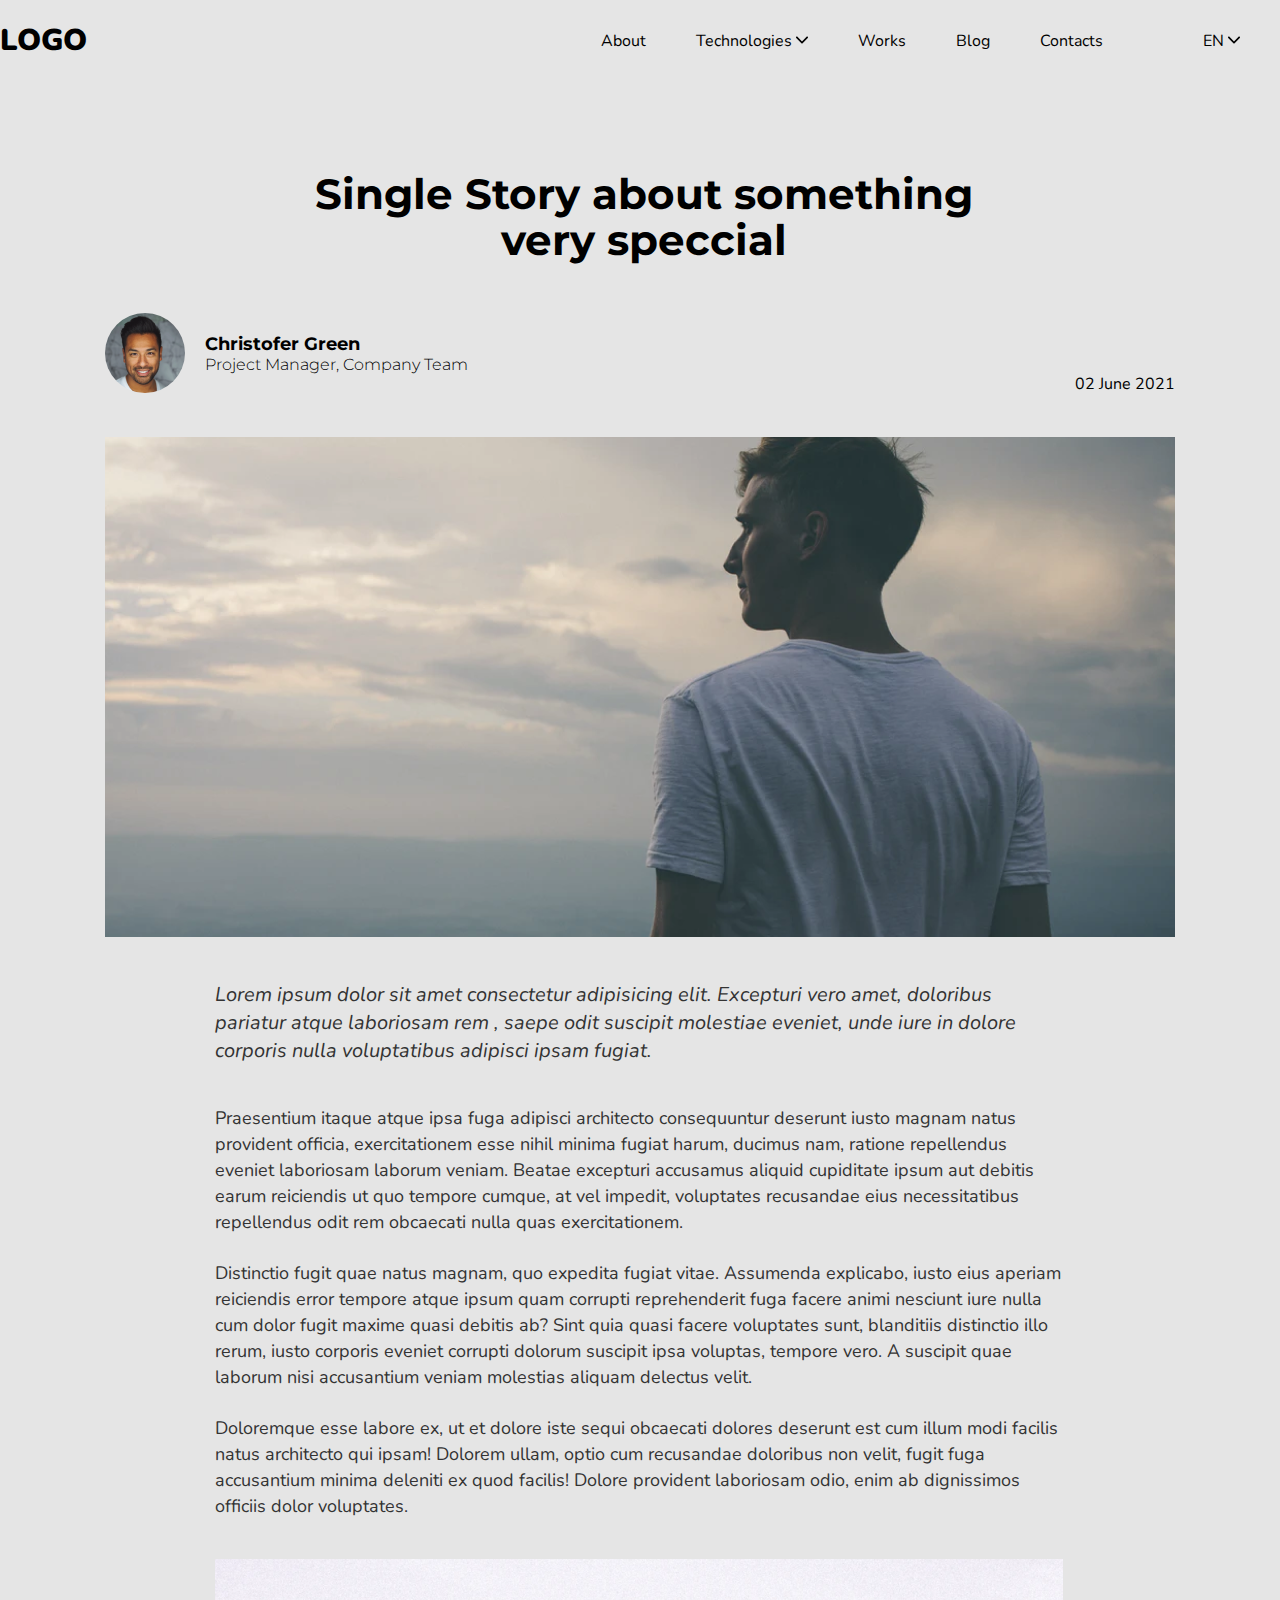
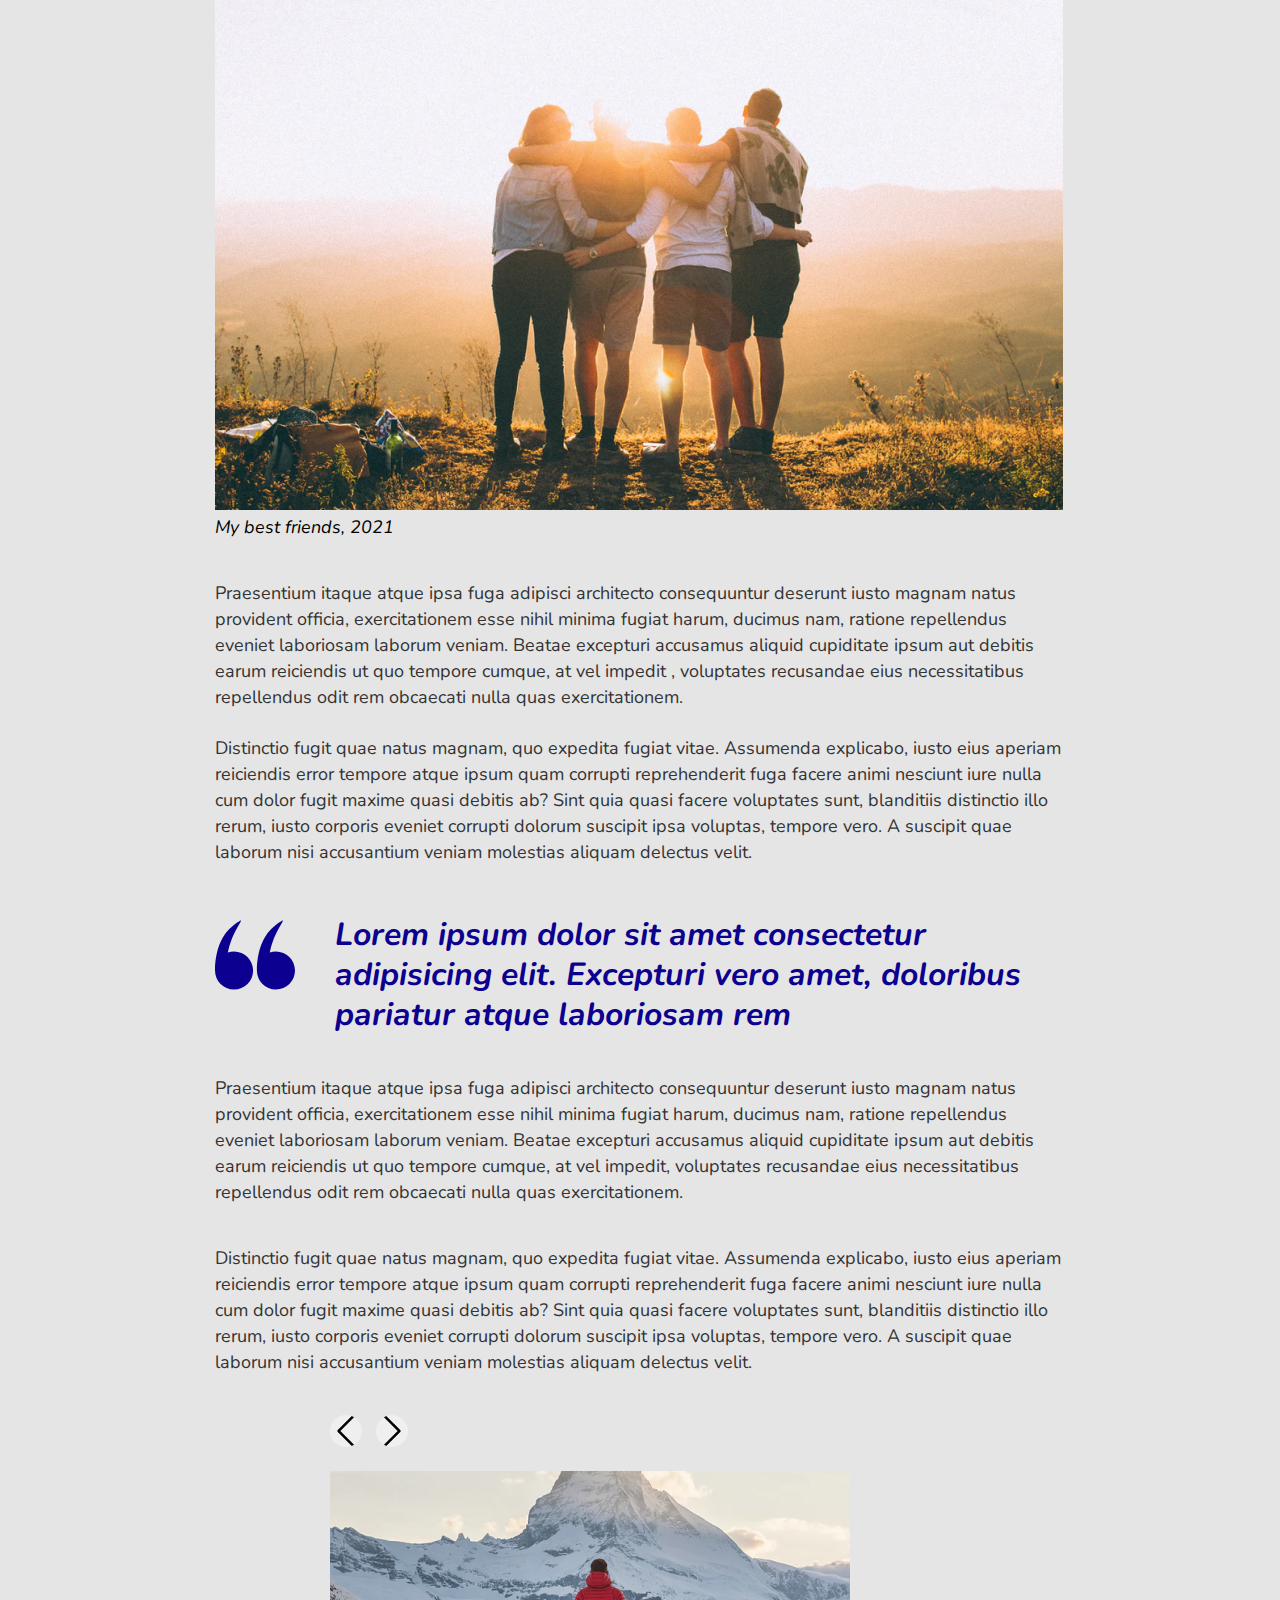
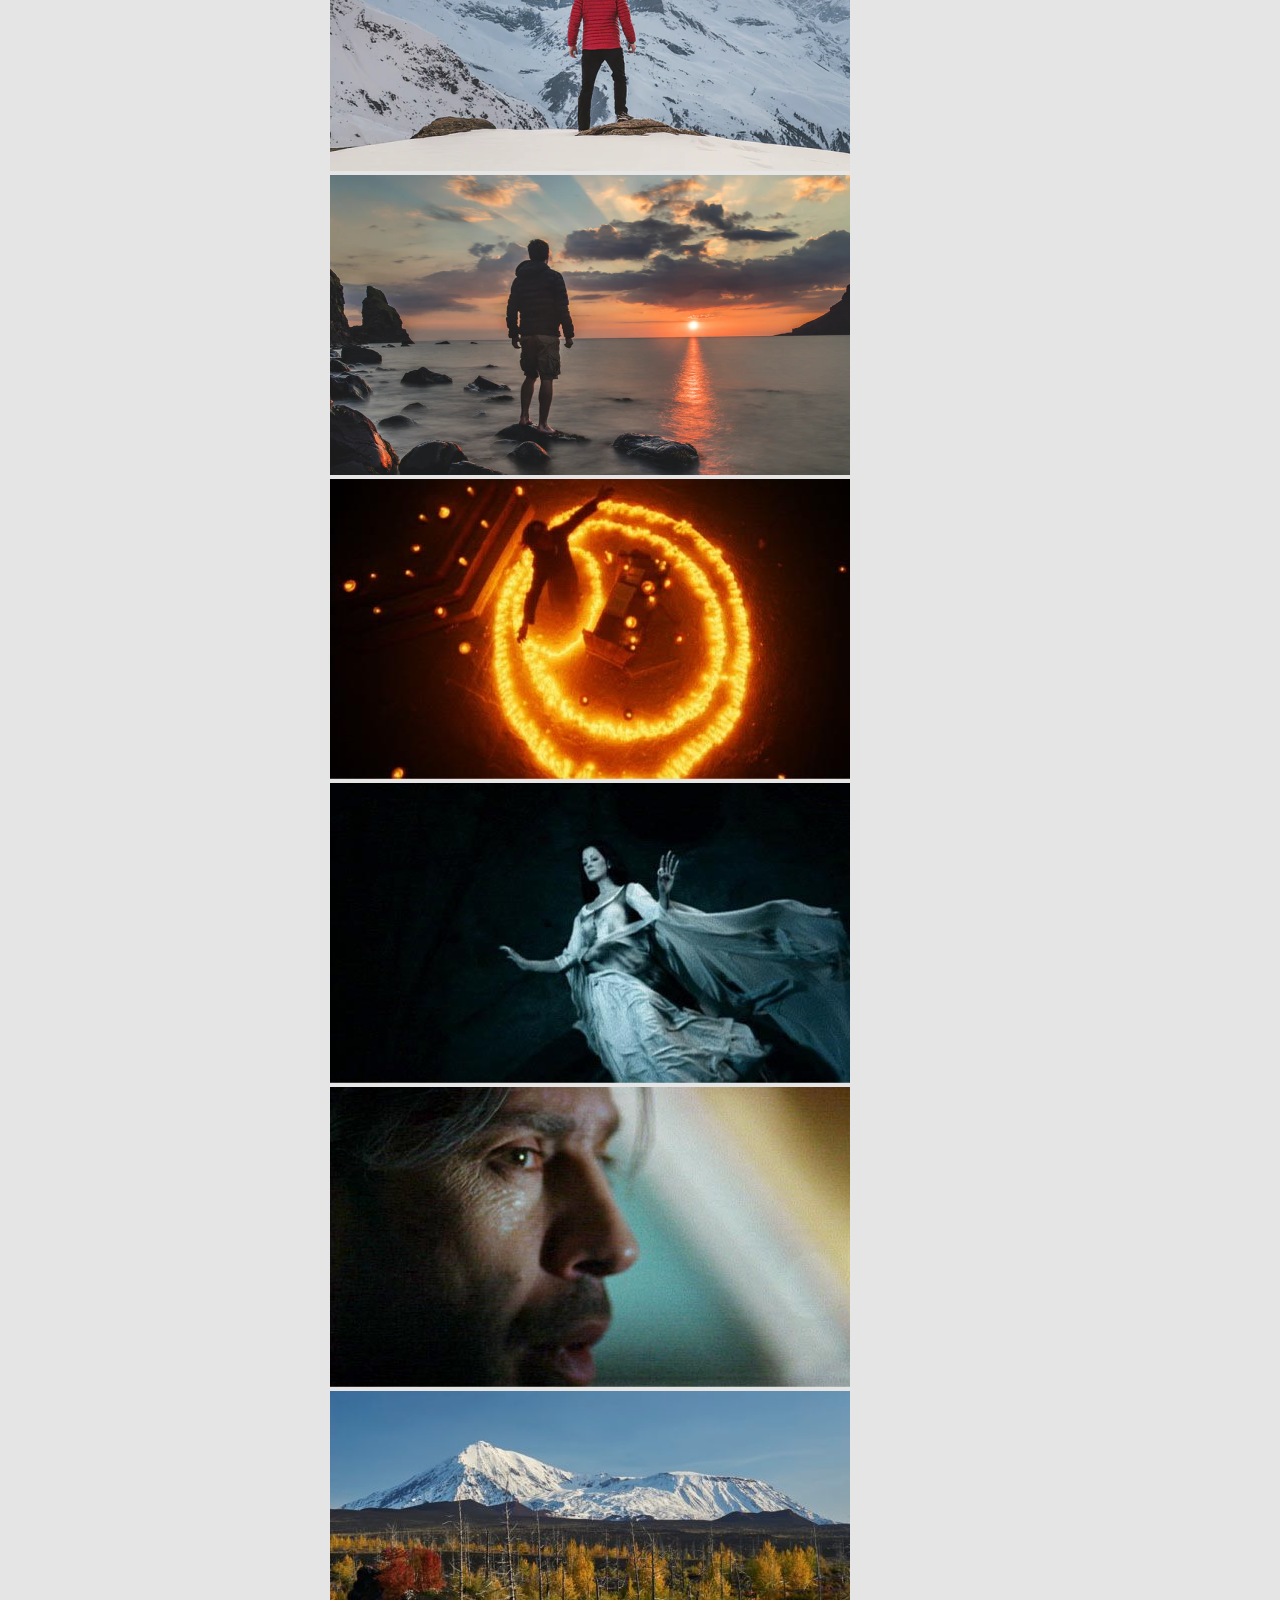
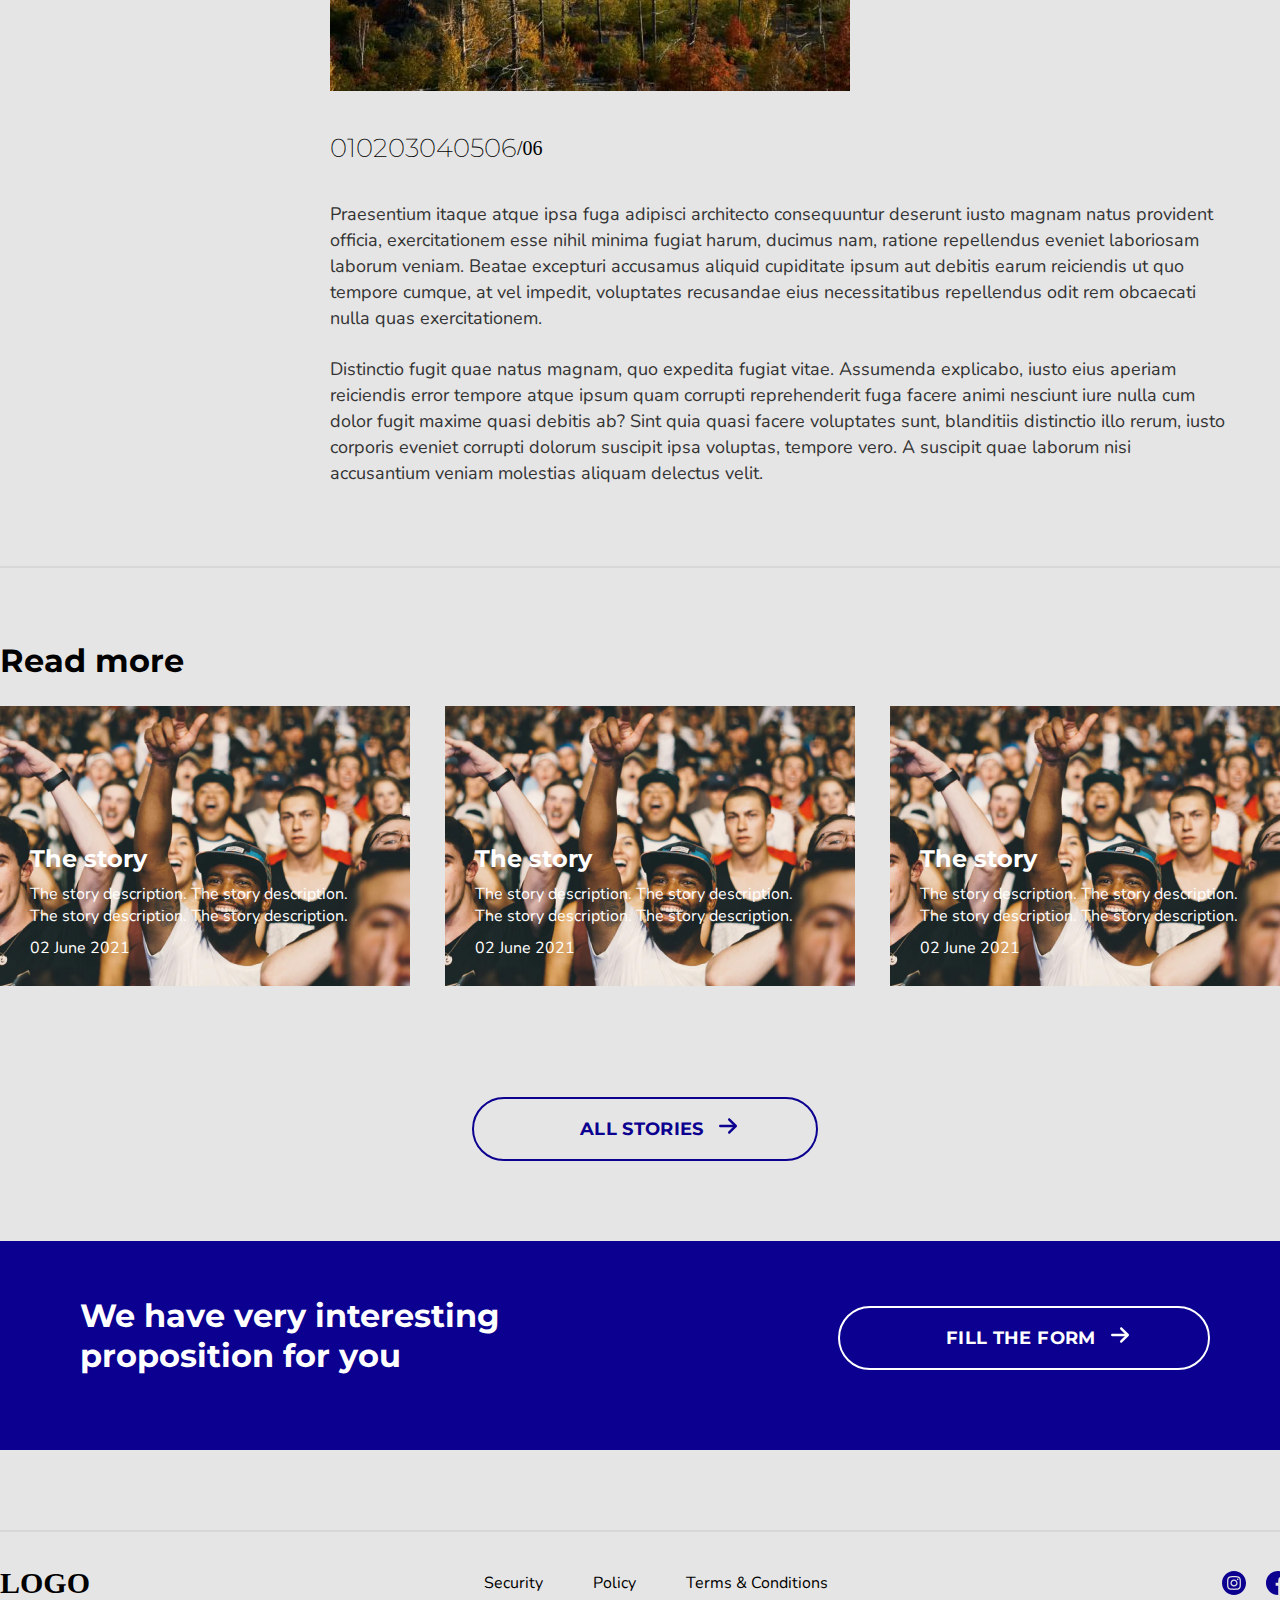
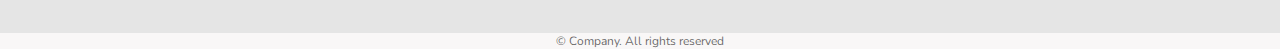
==== commit 9fdaa54f: "second commit" ====
--- a/index.html
+++ b/index.html
@@ -32,7 +32,7 @@
                      <div class="sub-menu-1">
                         <ul>
                            <li><a href="#">Artificial Intelligence</a></li>
-                           <li><a href="#">Neural Networks</a></li>
+                           <li><a href="#">Neural Networkss</a></li>
                            <li><a href="#">Arduino Systems</a></li>
                         </ul>
                      </div>
@@ -58,7 +58,7 @@
    <section class="story">
       <div class="container-blog">
          <div class="story__title">
-            <h1>Single Story about something very special</h1>
+            <h1>Single Story about something very speccial</h1>
          </div>
             <div class="story__information">
                <div class="story__author">
